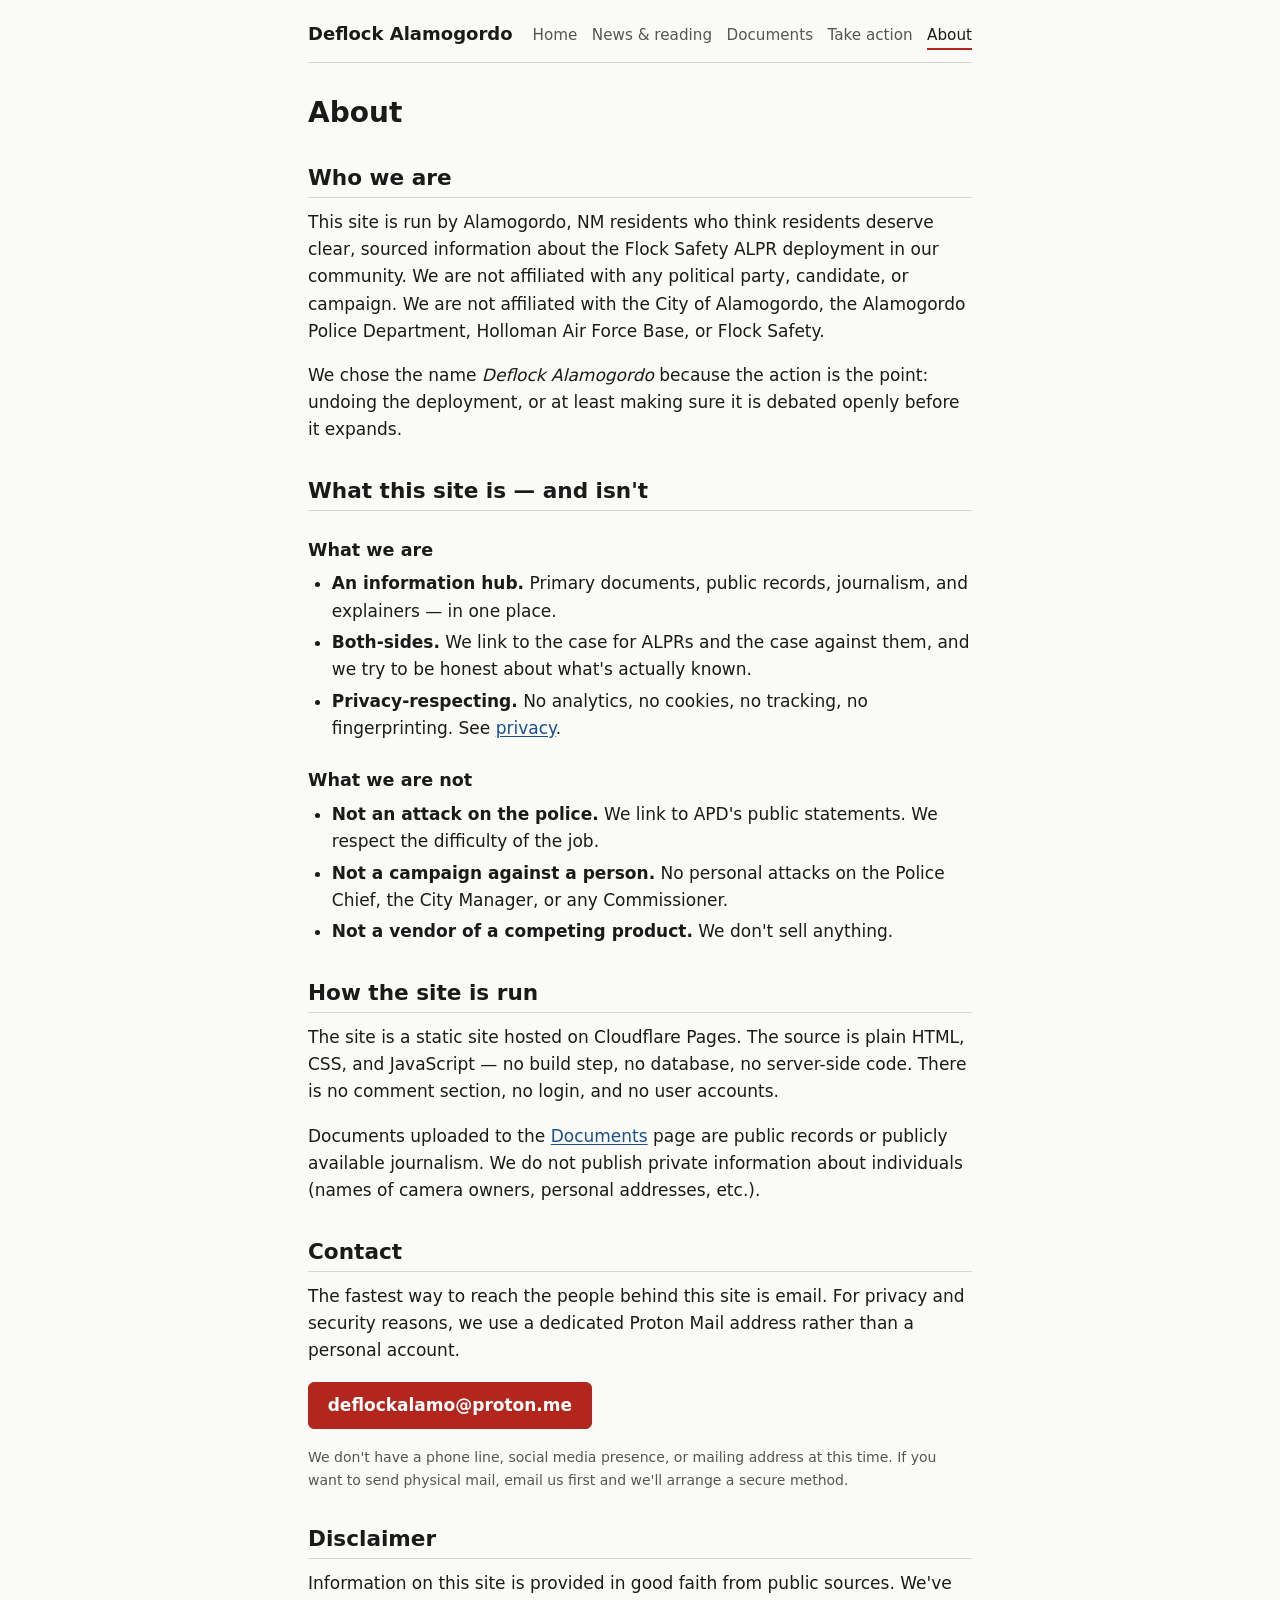
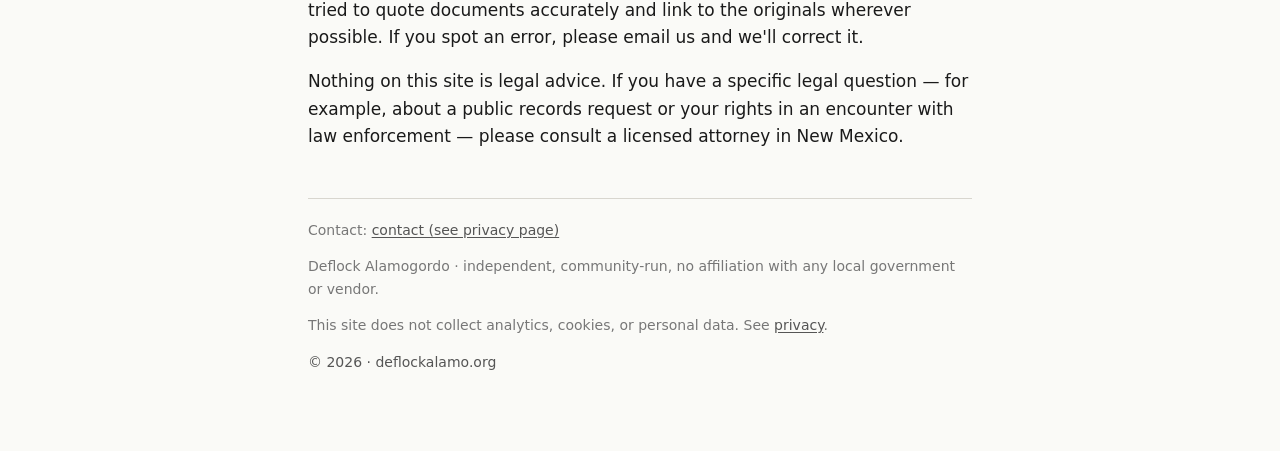
==== about.html @ 38da7a70 "Initial site: disclaimer landing + 7 pages Static deflockalamo.org site: - index.html (disclaimer la" ====
<!doctype html>
<html lang="en">
<head>
  <meta charset="utf-8">
  <meta name="viewport" content="width=device-width, initial-scale=1">
  <title data-default="About">About</title>
  <meta name="description" content="Who runs this site, our principles, and how to contact us.">
  <meta name="color-scheme" content="light dark">
  <link rel="stylesheet" href="assets/style.css">
  <link rel="icon" href="data:image/svg+xml,%3Csvg xmlns='http://www.w3.org/2000/svg' viewBox='0 0 64 64'%3E%3Crect width='64' height='64' rx='10' fill='%23b3261e'/%3E%3Ctext x='32' y='44' text-anchor='middle' font-family='system-ui' font-size='38' font-weight='700' fill='white'%3ED%3C/text%3E%3C/svg%3E">
</head>
<body>
  <a href="#main" class="skip-link">Skip to content</a>
  <div class="site">
    <header class="site-header" id="site-header"></header>

    <main id="main">
      <h1>About</h1>

      <section aria-labelledby="who-h">
        <h2 id="who-h">Who we are</h2>
        <p>
          This site is run by <span data-cfg="area">Alamogordo, NM</span> residents who think
          residents deserve clear, sourced information about the Flock Safety ALPR deployment in
          our community. We are not affiliated with any political party, candidate, or campaign.
          We are not affiliated with the City of Alamogordo, the Alamogordo Police Department,
          Holloman Air Force Base, or Flock Safety.
        </p>
        <p>
          We chose the name <em>Deflock Alamogordo</em> because the action is the point: undoing
          the deployment, or at least making sure it is debated openly before it expands.
        </p>
      </section>

      <section aria-labelledby="principles-h">
        <h2 id="principles-h">What this site is &mdash; and isn't</h2>
        <h3>What we are</h3>
        <ul>
          <li><strong>An information hub.</strong> Primary documents, public records, journalism, and explainers &mdash; in one place.</li>
          <li><strong>Both-sides.</strong> We link to the case for ALPRs and the case against them, and we try to be honest about what's actually known.</li>
          <li><strong>Privacy-respecting.</strong> No analytics, no cookies, no tracking, no fingerprinting. See <a href="privacy.html">privacy</a>.</li>
        </ul>
        <h3>What we are not</h3>
        <ul>
          <li><strong>Not an attack on the police.</strong> We link to APD's public statements. We respect the difficulty of the job.</li>
          <li><strong>Not a campaign against a person.</strong> No personal attacks on the Police Chief, the City Manager, or any Commissioner.</li>
          <li><strong>Not a vendor of a competing product.</strong> We don't sell anything.</li>
        </ul>
      </section>

      <section aria-labelledby="how-h">
        <h2 id="how-h">How the site is run</h2>
        <p>
          The site is a static site hosted on Cloudflare Pages. The source is plain HTML, CSS, and
          JavaScript &mdash; no build step, no database, no server-side code. There is no comment
          section, no login, and no user accounts.
        </p>
        <p>
          Documents uploaded to the <a href="documents.html">Documents</a> page are public records
          or publicly available journalism. We do not publish private information about individuals
          (names of camera owners, personal addresses, etc.).
        </p>
      </section>

      <section aria-labelledby="contact-h">
        <h2 id="contact-h">Contact</h2>
        <p>
          The fastest way to reach the people behind this site is email. For privacy and security
          reasons, we use a dedicated Proton Mail address rather than a personal account.
        </p>
        <p>
          <a class="btn" href="mailto:deflockalamo@proton.me">deflockalamo@proton.me</a>
        </p>
        <p class="small">
          We don't have a phone line, social media presence, or mailing address at this time.
          If you want to send physical mail, email us first and we'll arrange a secure method.
        </p>
      </section>

      <section aria-labelledby="disclaimer-h">
        <h2 id="disclaimer-h">Disclaimer</h2>
        <p>
          Information on this site is provided in good faith from public sources. We've tried to
          quote documents accurately and link to the originals wherever possible. If you spot an
          error, please email us and we'll correct it.
        </p>
        <p>
          Nothing on this site is legal advice. If you have a specific legal question &mdash; for
          example, about a public records request or your rights in an encounter with law
          enforcement &mdash; please consult a licensed attorney in New Mexico.
        </p>
      </section>
    </main>

    <footer class="site-footer" id="site-footer"></footer>
  </div>

  <script src="_config.js"></script>
  <script src="assets/layout.js"></script>
  <script>
    document.addEventListener("DOMContentLoaded", function () {
      var C = window.SITE_CONFIG || {};
      document.querySelectorAll("[data-cfg]").forEach(function (el) {
        var key = el.getAttribute("data-cfg");
        if (C[key] != null) el.textContent = C[key];
      });
    });
  </script>
</body>
</html>
---- assets/style.css ----
/* Deflock Alamo — site styles
   Plain CSS, no build step. Mobile-first. Accessible. Light/dark by system. */

:root {
  --bg: #fafaf7;
  --bg-elev: #ffffff;
  --fg: #1a1a1a;
  --fg-muted: #555;
  --fg-faint: #777;
  --border: #d8d6cf;
  --border-strong: #b8b6ae;
  --accent: #b3261e;          /* deep red, civic, not alarming */
  --accent-bg: #fbeae9;
  --link: #1a4f8b;
  --link-hover: #b3261e;
  --warn-bg: #fff8e1;
  --warn-border: #f0c75e;
  --max-width: 44rem;
  --radius: 6px;
  --font-sans: ui-sans-serif, system-ui, -apple-system, "Segoe UI", Roboto, "Helvetica Neue", Arial, sans-serif;
  --font-serif: ui-serif, Georgia, Cambria, "Times New Roman", Times, serif;
  --font-mono: ui-monospace, SFMono-Regular, Menlo, Consolas, monospace;
}

@media (prefers-color-scheme: dark) {
  :root {
    --bg: #14130f;
    --bg-elev: #1c1b17;
    --fg: #f1efe9;
    --fg-muted: #b6b3a8;
    --fg-faint: #888578;
    --border: #2f2d28;
    --border-strong: #4a4842;
    --accent: #ff7a72;
    --accent-bg: #3a1e1c;
    --link: #8bb8f0;
    --link-hover: #ff7a72;
    --warn-bg: #2b2410;
    --warn-border: #6b5418;
  }
}

* { box-sizing: border-box; }

html {
  -webkit-text-size-adjust: 100%;
  text-size-adjust: 100%;
}

body {
  margin: 0;
  background: var(--bg);
  color: var(--fg);
  font-family: var(--font-sans);
  font-size: 1.0625rem;
  line-height: 1.6;
  -webkit-font-smoothing: antialiased;
}

a {
  color: var(--link);
  text-decoration: underline;
  text-underline-offset: 2px;
}
a:hover, a:focus { color: var(--link-hover); }
a:focus-visible {
  outline: 2px solid var(--accent);
  outline-offset: 2px;
  border-radius: 2px;
}

/* Layout ------------------------------------------------------------------ */

.site {
  max-width: var(--max-width);
  margin: 0 auto;
  padding: 1.25rem 1.25rem 4rem;
}

header.site-header {
  border-bottom: 1px solid var(--border);
  padding-bottom: 0.75rem;
  margin-bottom: 2rem;
  display: flex;
  flex-wrap: wrap;
  align-items: baseline;
  justify-content: space-between;
  gap: 0.5rem 1rem;
}

.brand {
  font-weight: 700;
  font-size: 1.125rem;
  color: var(--fg);
  text-decoration: none;
}
.brand:hover { color: var(--accent); }

nav.primary {
  display: flex;
  flex-wrap: wrap;
  gap: 0.25rem 0.9rem;
  font-size: 0.95rem;
}
nav.primary a {
  color: var(--fg-muted);
  text-decoration: none;
  border-bottom: 2px solid transparent;
  padding-bottom: 1px;
}
nav.primary a:hover { color: var(--fg); border-bottom-color: var(--border-strong); }
nav.primary a.active { color: var(--fg); border-bottom-color: var(--accent); }

footer.site-footer {
  border-top: 1px solid var(--border);
  margin-top: 3rem;
  padding-top: 1.25rem;
  font-size: 0.875rem;
  color: var(--fg-faint);
}
footer.site-footer a { color: var(--fg-muted); }

/* Typography -------------------------------------------------------------- */

h1, h2, h3 { line-height: 1.25; margin: 1.6em 0 0.5em; }
h1 { font-size: 1.75rem; margin-top: 0.4em; }
h2 { font-size: 1.35rem; border-bottom: 1px solid var(--border); padding-bottom: 0.25em; }
h3 { font-size: 1.1rem; }
p, ul, ol { margin: 0 0 1em; }
ul, ol { padding-left: 1.4em; }
li + li { margin-top: 0.25em; }
small, .small { font-size: 0.875rem; color: var(--fg-muted); }
hr { border: 0; border-top: 1px solid var(--border); margin: 2rem 0; }
blockquote {
  margin: 1em 0;
  padding: 0.5em 1em;
  border-left: 3px solid var(--accent);
  background: var(--accent-bg);
  font-style: italic;
}
code { font-family: var(--font-mono); font-size: 0.9em; background: var(--bg-elev); padding: 0.1em 0.3em; border-radius: 3px; }

/* Components -------------------------------------------------------------- */

.callout {
  background: var(--warn-bg);
  border: 1px solid var(--warn-border);
  border-radius: var(--radius);
  padding: 0.9rem 1rem;
  margin: 1.25rem 0;
}
.callout strong { color: var(--accent); }

.card {
  background: var(--bg-elev);
  border: 1px solid var(--border);
  border-radius: var(--radius);
  padding: 1rem 1.1rem;
  margin: 0 0 1rem;
}
.card h3 { margin-top: 0.1em; }
.card .meta { font-size: 0.85rem; color: var(--fg-faint); margin-bottom: 0.4em; }
.card .source { font-size: 0.85rem; color: var(--fg-muted); }

.btn {
  display: inline-block;
  background: var(--accent);
  color: #fff;
  padding: 0.55em 1.1em;
  border-radius: var(--radius);
  text-decoration: none;
  font-weight: 600;
  border: 1px solid var(--accent);
}
.btn:hover, .btn:focus { background: #8a1d18; color: #fff; }
.btn.secondary { background: transparent; color: var(--accent); }
.btn.secondary:hover { background: var(--accent-bg); color: var(--accent); }

.hero {
  border: 1px solid var(--border);
  border-left: 4px solid var(--accent);
  background: var(--bg-elev);
  border-radius: var(--radius);
  padding: 1.25rem 1.4rem;
  margin: 0 0 2rem;
}
.hero .eyebrow {
  font-size: 0.8rem;
  letter-spacing: 0.06em;
  text-transform: uppercase;
  color: var(--accent);
  font-weight: 700;
  margin-bottom: 0.3em;
}
.hero h1 { margin-top: 0; }
.hero p:last-child { margin-bottom: 0; }

ul.plain { list-style: none; padding-left: 0; }

.doc-list li {
  display: flex;
  flex-wrap: wrap;
  gap: 0.25em 0.75em;
  align-items: baseline;
}
.doc-list .title { font-weight: 600; }
.doc-list .meta { color: var(--fg-faint); font-size: 0.85rem; }

.kbd {
  font-family: var(--font-mono);
  font-size: 0.8em;
  background: var(--bg-elev);
  border: 1px solid var(--border-strong);
  border-bottom-width: 2px;
  padding: 0.05em 0.4em;
  border-radius: 3px;
}

/* Skip link for keyboard users */
.skip-link {
  position: absolute;
  left: -9999px;
  top: 0;
  background: var(--accent);
  color: #fff;
  padding: 0.5em 0.8em;
  z-index: 100;
}
.skip-link:focus { left: 0.5rem; top: 0.5rem; }
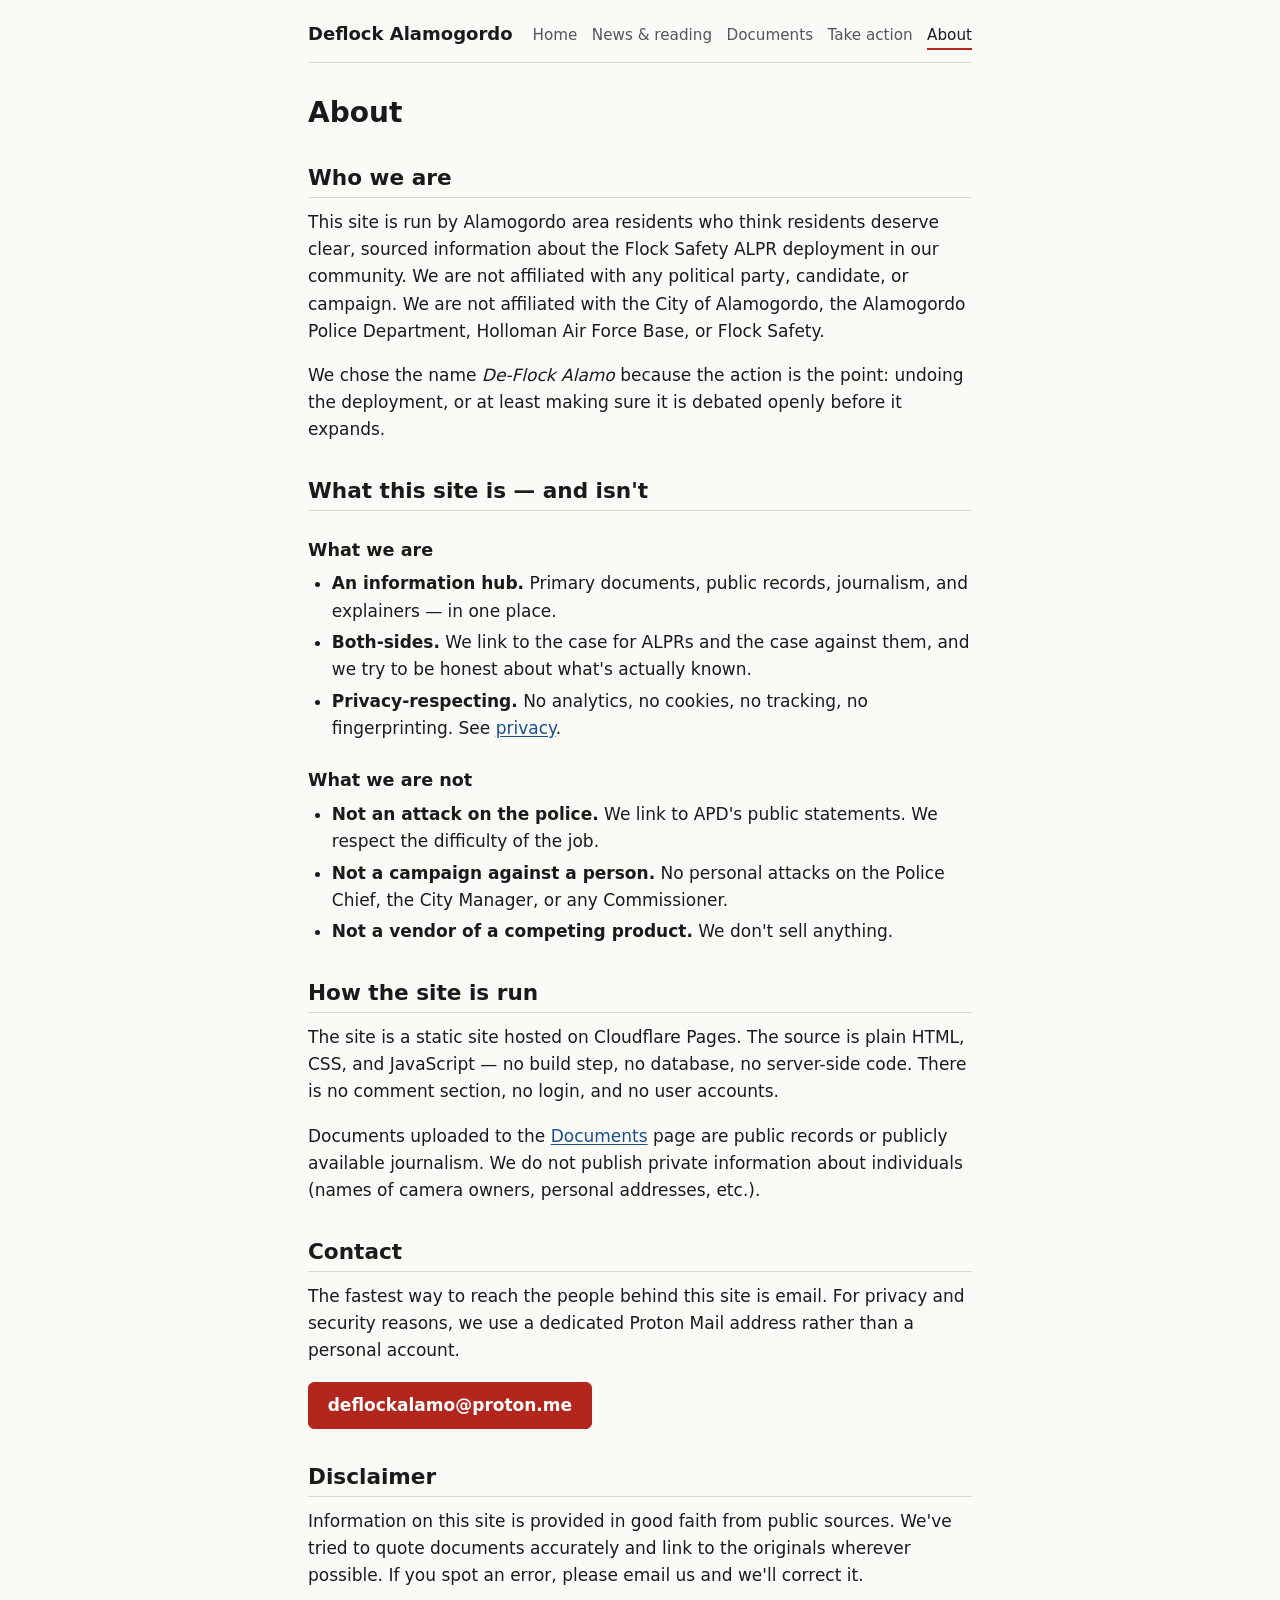
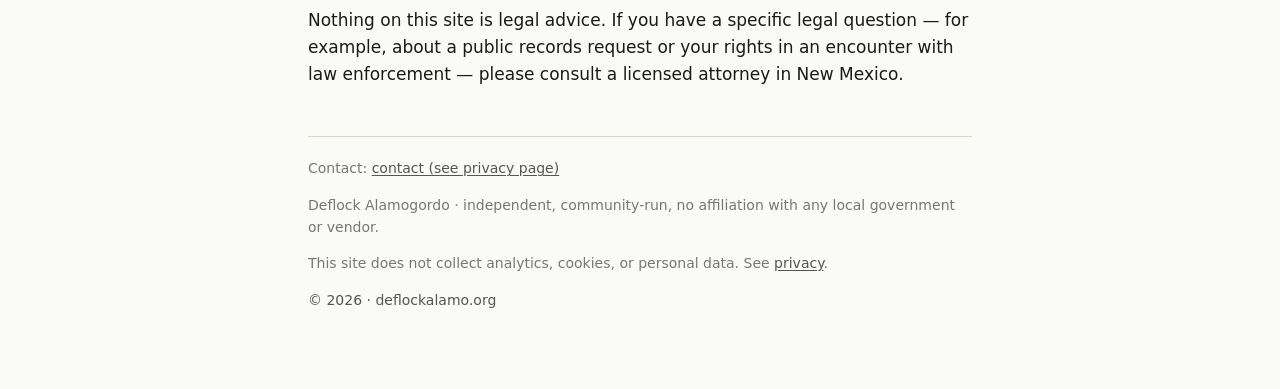
==== commit 4cbf97a0: "Sync updated HTML from dropbox - index.html: 'AI assistant' wording (instead of 'AI tooling') - abou" ====
--- a/about.html
+++ b/about.html
@@ -20,14 +20,14 @@
       <section aria-labelledby="who-h">
         <h2 id="who-h">Who we are</h2>
         <p>
-          This site is run by <span data-cfg="area">Alamogordo, NM</span> residents who think
+          This site is run by Alamogordo area residents who think
           residents deserve clear, sourced information about the Flock Safety ALPR deployment in
           our community. We are not affiliated with any political party, candidate, or campaign.
           We are not affiliated with the City of Alamogordo, the Alamogordo Police Department,
           Holloman Air Force Base, or Flock Safety.
         </p>
         <p>
-          We chose the name <em>Deflock Alamogordo</em> because the action is the point: undoing
+          We chose the name <em>De-Flock Alamo</em> because the action is the point: undoing
           the deployment, or at least making sure it is debated openly before it expands.
         </p>
       </section>
@@ -71,10 +71,6 @@
         <p>
           <a class="btn" href="mailto:deflockalamo@proton.me">deflockalamo@proton.me</a>
         </p>
-        <p class="small">
-          We don't have a phone line, social media presence, or mailing address at this time.
-          If you want to send physical mail, email us first and we'll arrange a secure method.
-        </p>
       </section>
 
       <section aria-labelledby="disclaimer-h">
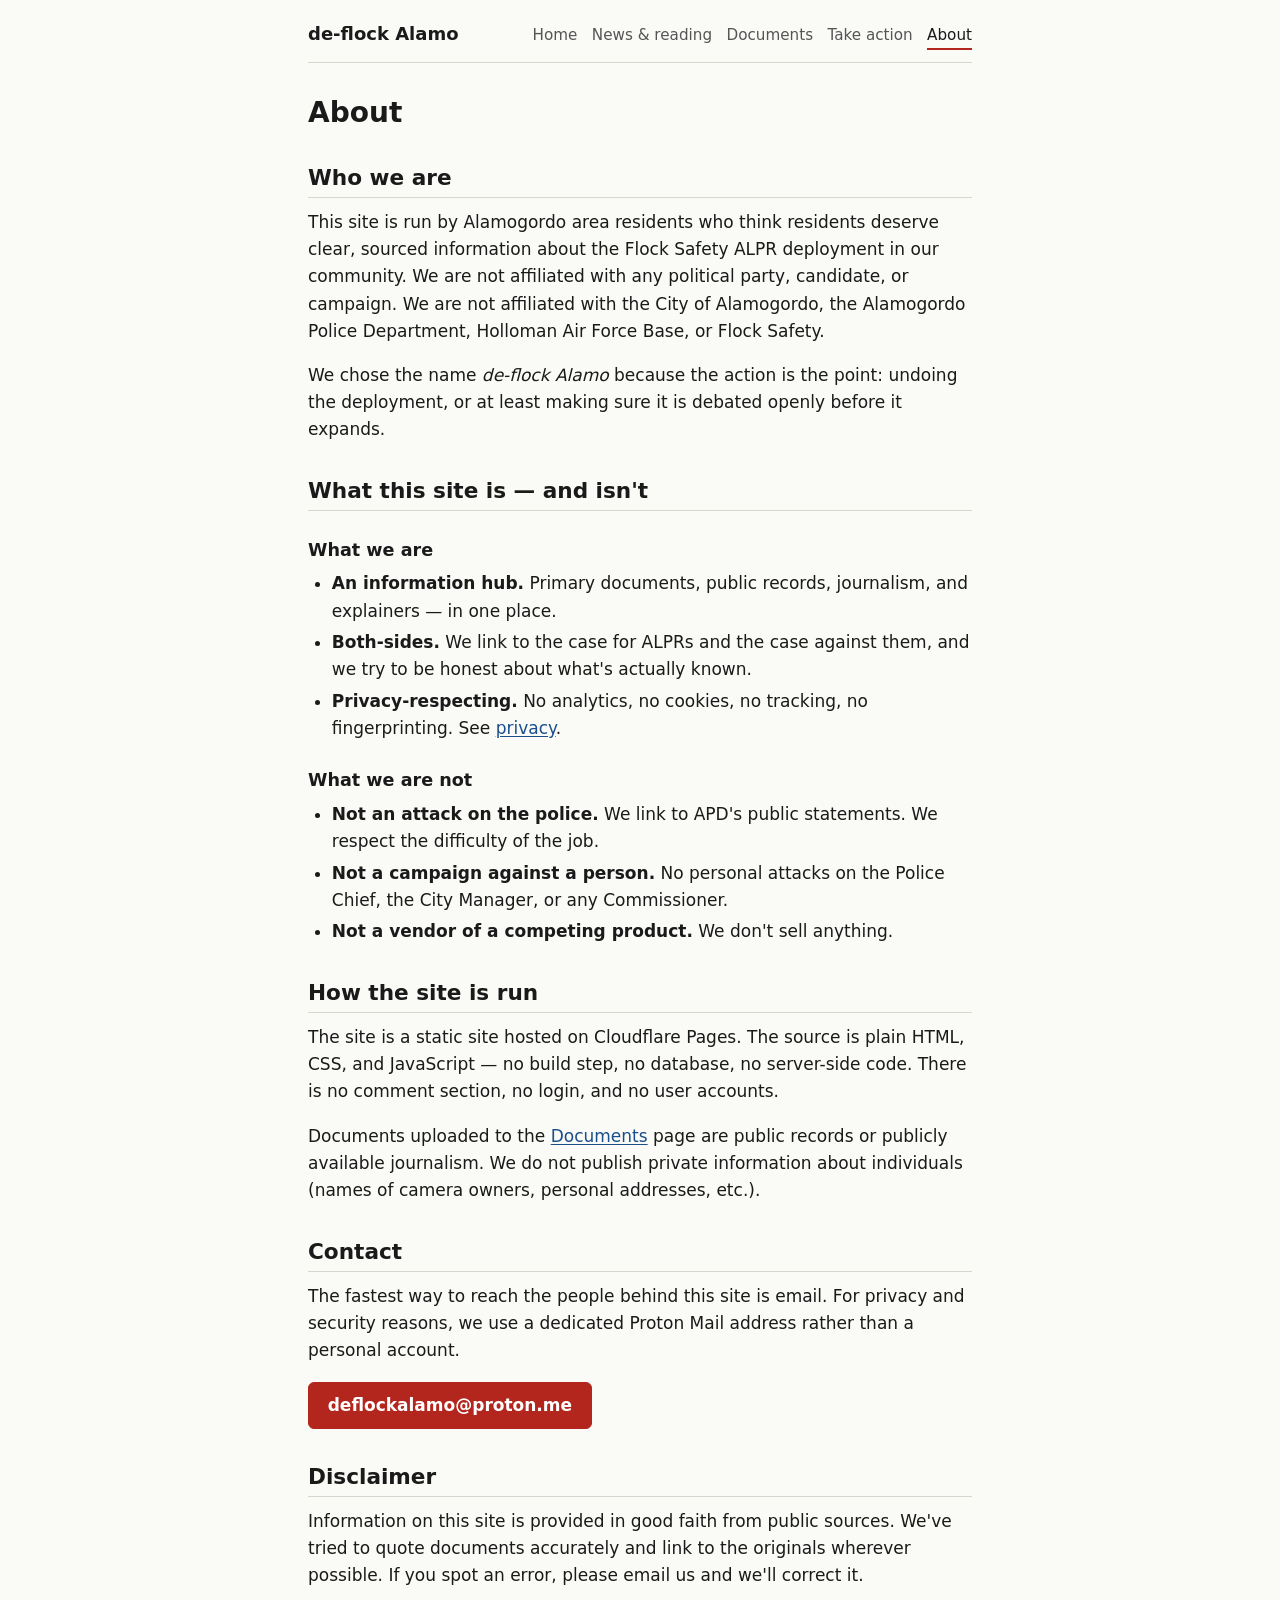
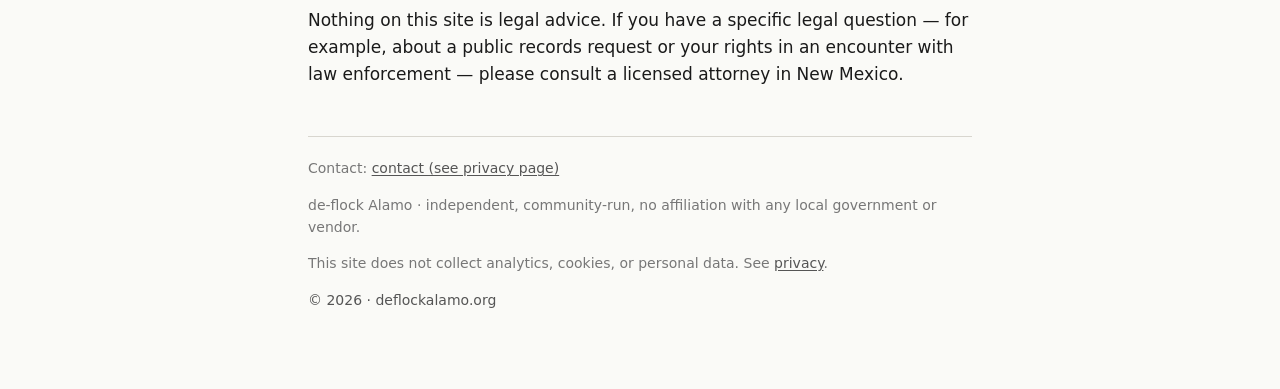
==== commit fe298235: "Lowercase 'De-Flock Alamo' → 'de-flock Alamo' in about page too Per Jack: he wrote 'De-Flock Alamo' " ====
--- a/about.html
+++ b/about.html
@@ -27,7 +27,7 @@
           Holloman Air Force Base, or Flock Safety.
         </p>
         <p>
-          We chose the name <em>De-Flock Alamo</em> because the action is the point: undoing
+          We chose the name <em>de-flock Alamo</em> because the action is the point: undoing
           the deployment, or at least making sure it is debated openly before it expands.
         </p>
       </section>
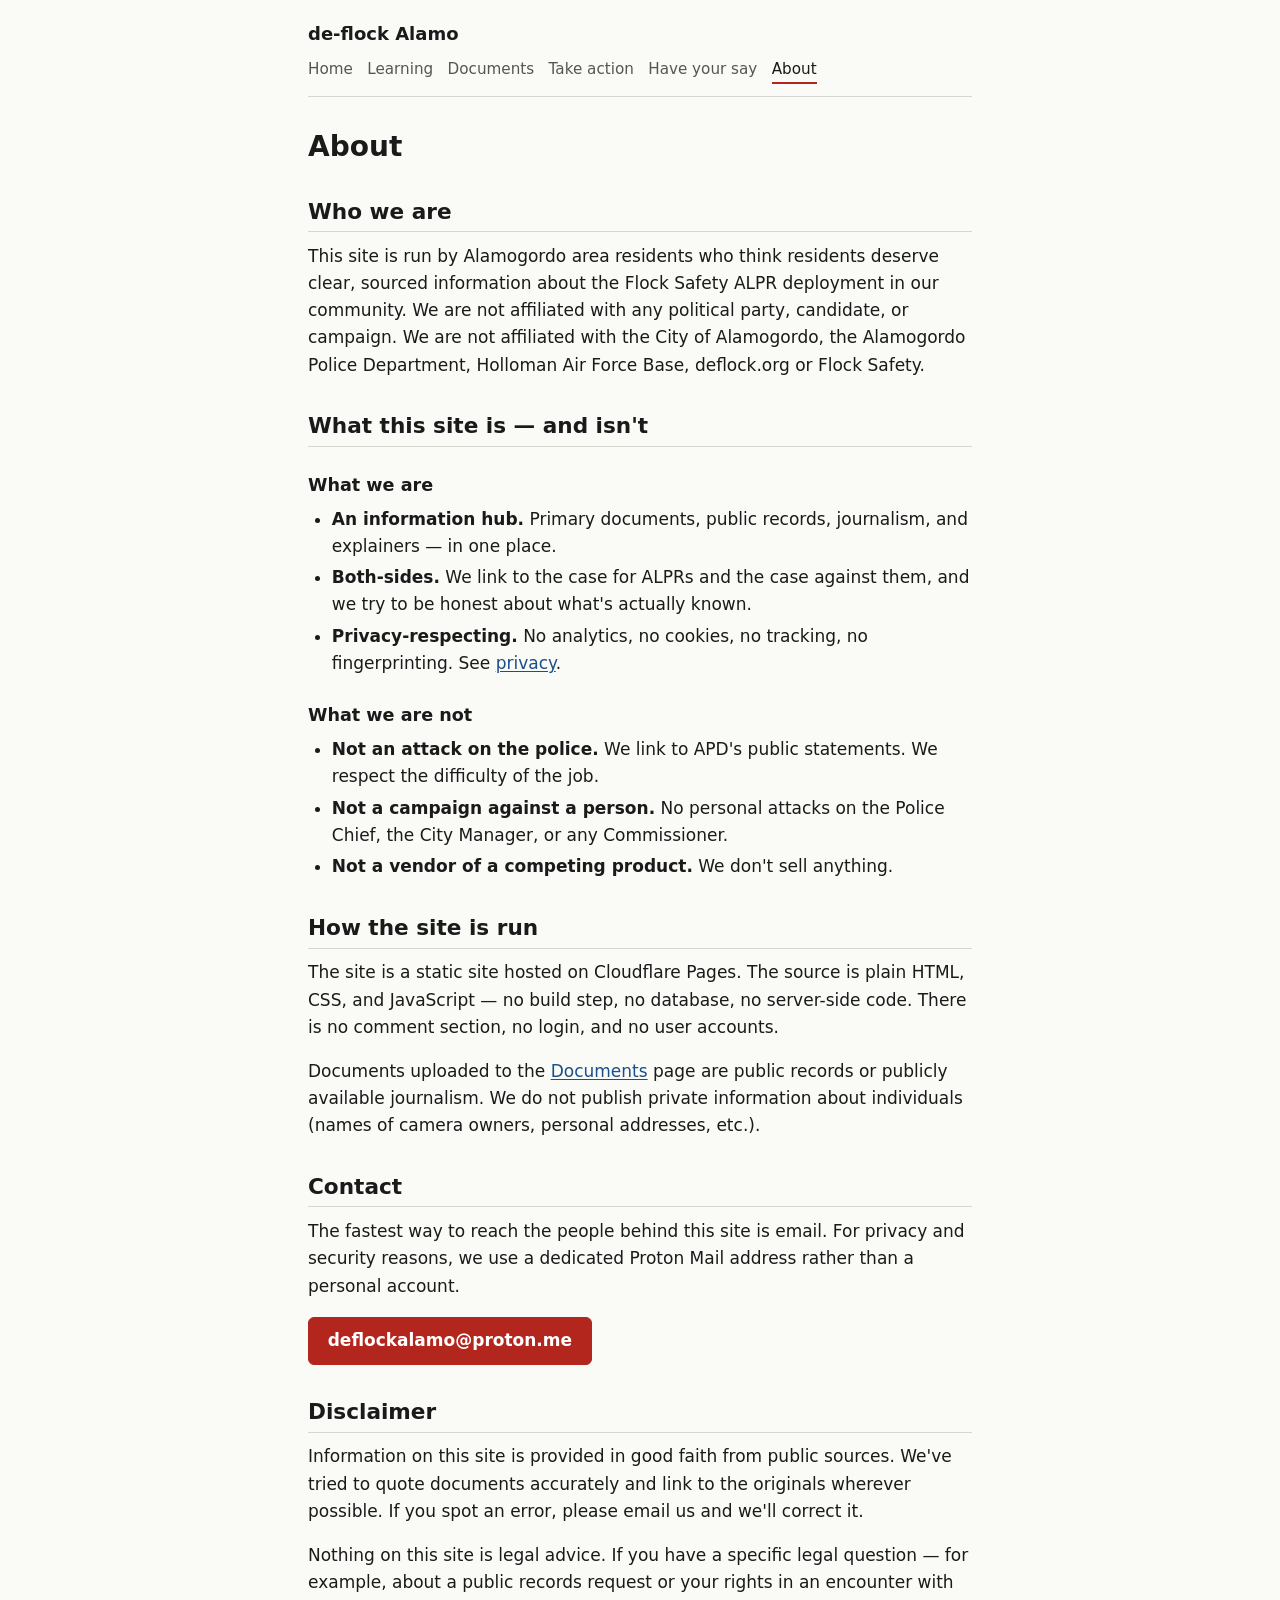
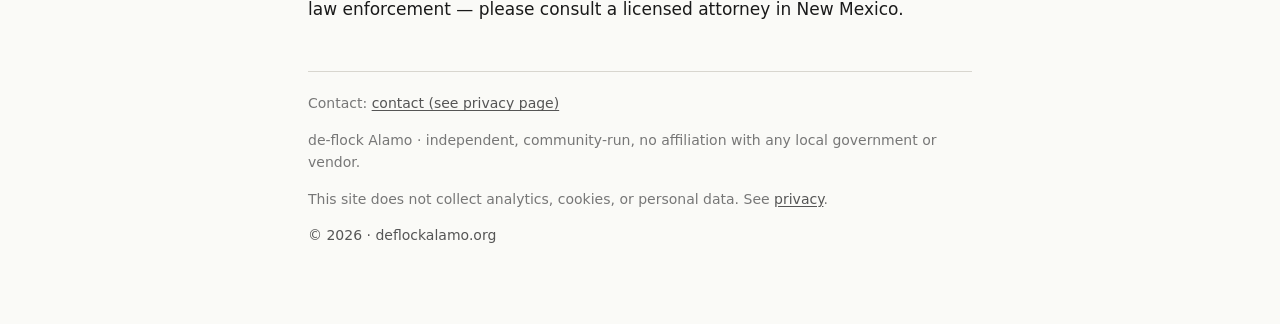
==== commit b8a67de8: "Cleaned up some AI wording." ====
--- a/about.html
+++ b/about.html
@@ -24,11 +24,7 @@
           residents deserve clear, sourced information about the Flock Safety ALPR deployment in
           our community. We are not affiliated with any political party, candidate, or campaign.
           We are not affiliated with the City of Alamogordo, the Alamogordo Police Department,
-          Holloman Air Force Base, or Flock Safety.
-        </p>
-        <p>
-          We chose the name <em>de-flock Alamo</em> because the action is the point: undoing
-          the deployment, or at least making sure it is debated openly before it expands.
+          Holloman Air Force Base, deflock.org or Flock Safety.
         </p>
       </section>
 
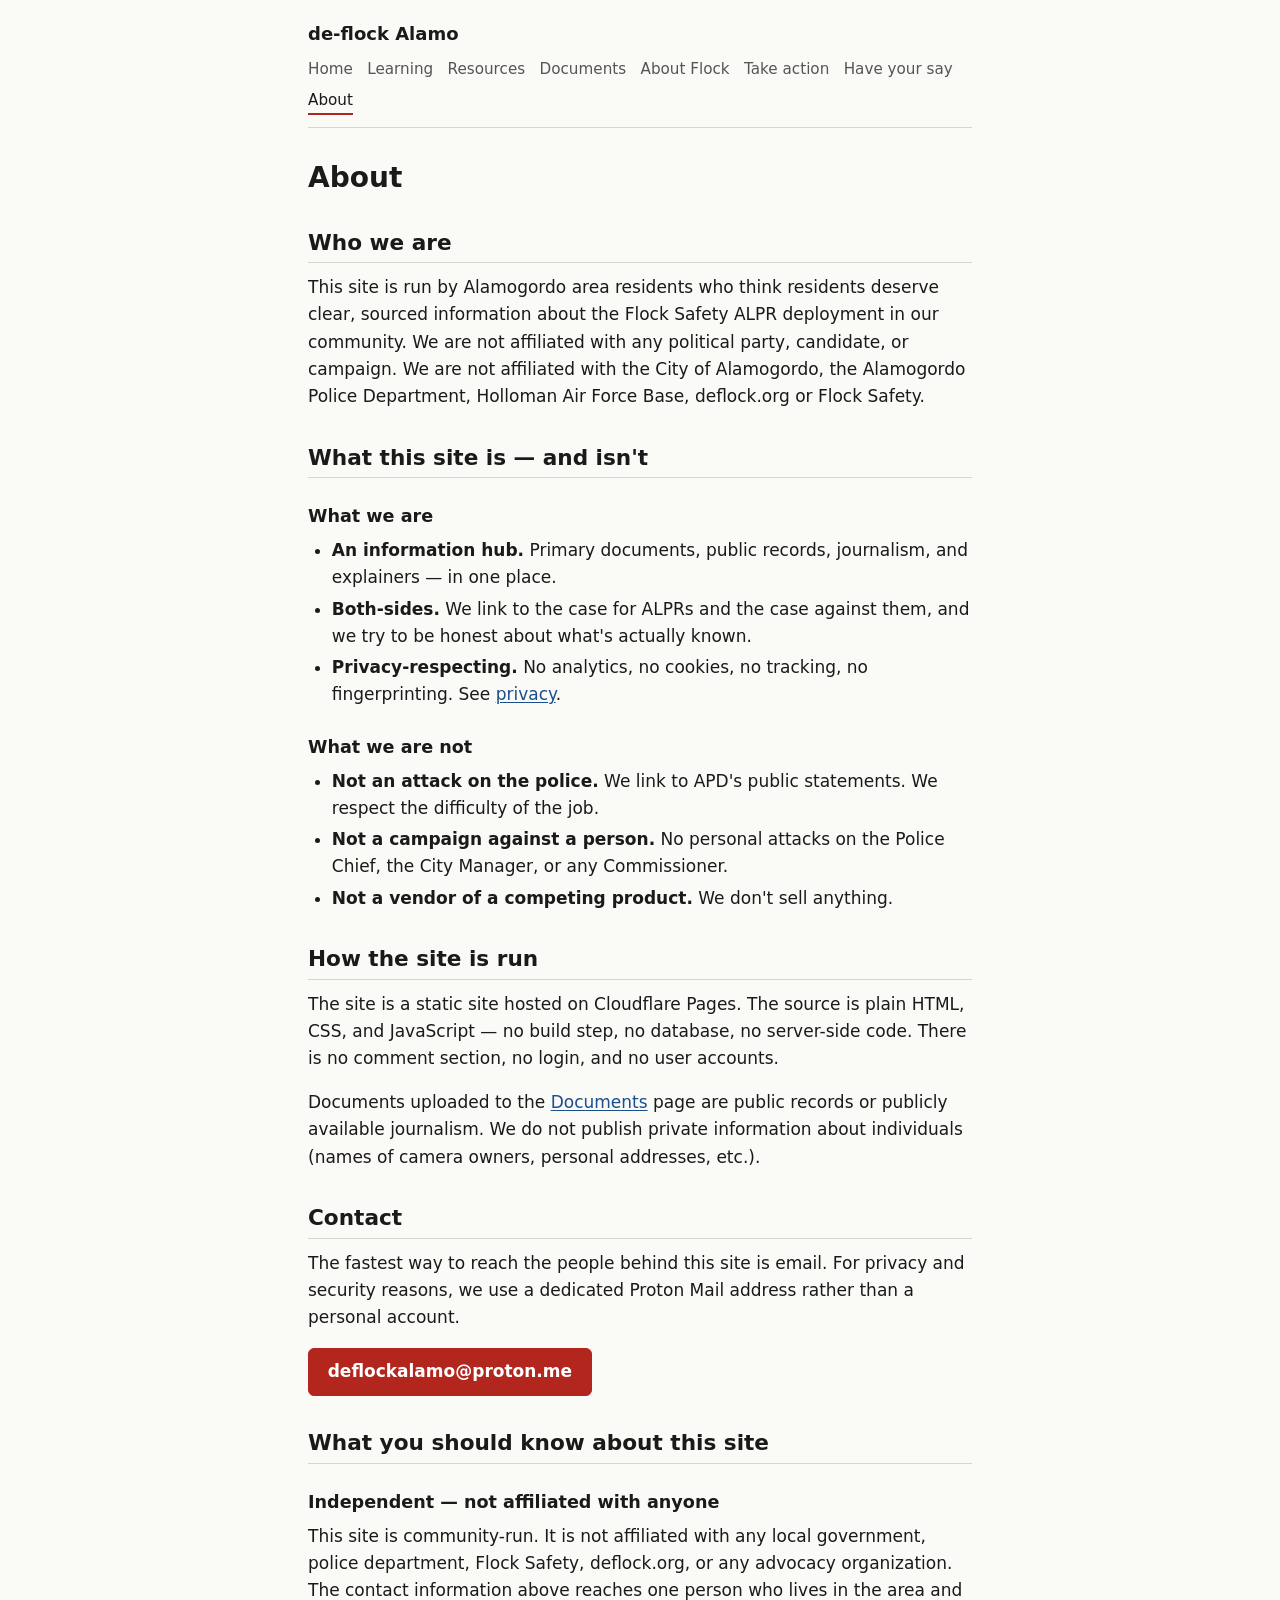
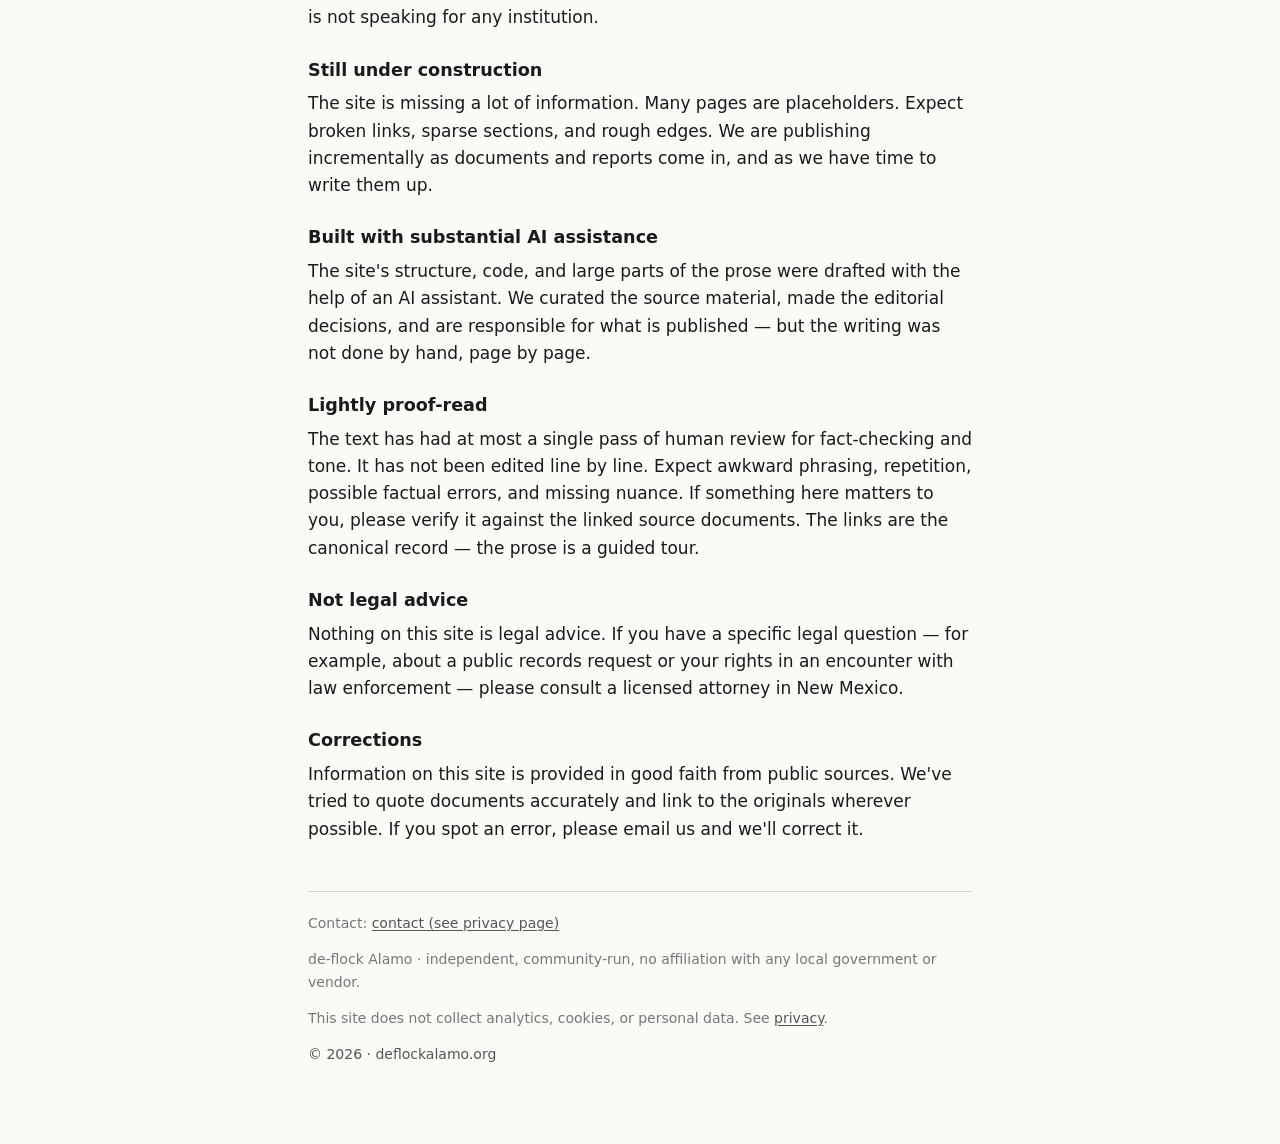
==== commit 107efa98: "Make / the home page primer; drop interstitial disclaimer - index.html: new cold-visitor primer. Her" ====
--- a/about.html
+++ b/about.html
@@ -70,16 +70,52 @@
       </section>
 
       <section aria-labelledby="disclaimer-h">
-        <h2 id="disclaimer-h">Disclaimer</h2>
+        <h2 id="disclaimer-h">What you should know about this site</h2>
+
+        <h3>Independent &mdash; not affiliated with anyone</h3>
         <p>
-          Information on this site is provided in good faith from public sources. We've tried to
-          quote documents accurately and link to the originals wherever possible. If you spot an
-          error, please email us and we'll correct it.
+          This site is community-run. It is not affiliated with any local government, police
+          department, Flock Safety, deflock.org, or any advocacy organization. The contact
+          information above reaches one person who lives in the area and is not speaking for
+          any institution.
         </p>
+
+        <h3>Still under construction</h3>
         <p>
-          Nothing on this site is legal advice. If you have a specific legal question &mdash; for
-          example, about a public records request or your rights in an encounter with law
-          enforcement &mdash; please consult a licensed attorney in New Mexico.
+          The site is missing a lot of information. Many pages are placeholders. Expect
+          broken links, sparse sections, and rough edges. We are publishing incrementally
+          as documents and reports come in, and as we have time to write them up.
+        </p>
+
+        <h3>Built with substantial AI assistance</h3>
+        <p>
+          The site's structure, code, and large parts of the prose were drafted with the
+          help of an AI assistant. We curated the source material, made the editorial
+          decisions, and are responsible for what is published &mdash; but the writing
+          was not done by hand, page by page.
+        </p>
+
+        <h3>Lightly proof-read</h3>
+        <p>
+          The text has had at most a single pass of human review for fact-checking and tone.
+          It has not been edited line by line. Expect awkward phrasing, repetition, possible
+          factual errors, and missing nuance. If something here matters to you, please verify
+          it against the linked source documents. The links are the canonical record &mdash;
+          the prose is a guided tour.
+        </p>
+
+        <h3>Not legal advice</h3>
+        <p>
+          Nothing on this site is legal advice. If you have a specific legal question &mdash;
+          for example, about a public records request or your rights in an encounter with
+          law enforcement &mdash; please consult a licensed attorney in New Mexico.
+        </p>
+
+        <h3>Corrections</h3>
+        <p>
+          Information on this site is provided in good faith from public sources. We've
+          tried to quote documents accurately and link to the originals wherever possible.
+          If you spot an error, please email us and we'll correct it.
         </p>
       </section>
     </main>
